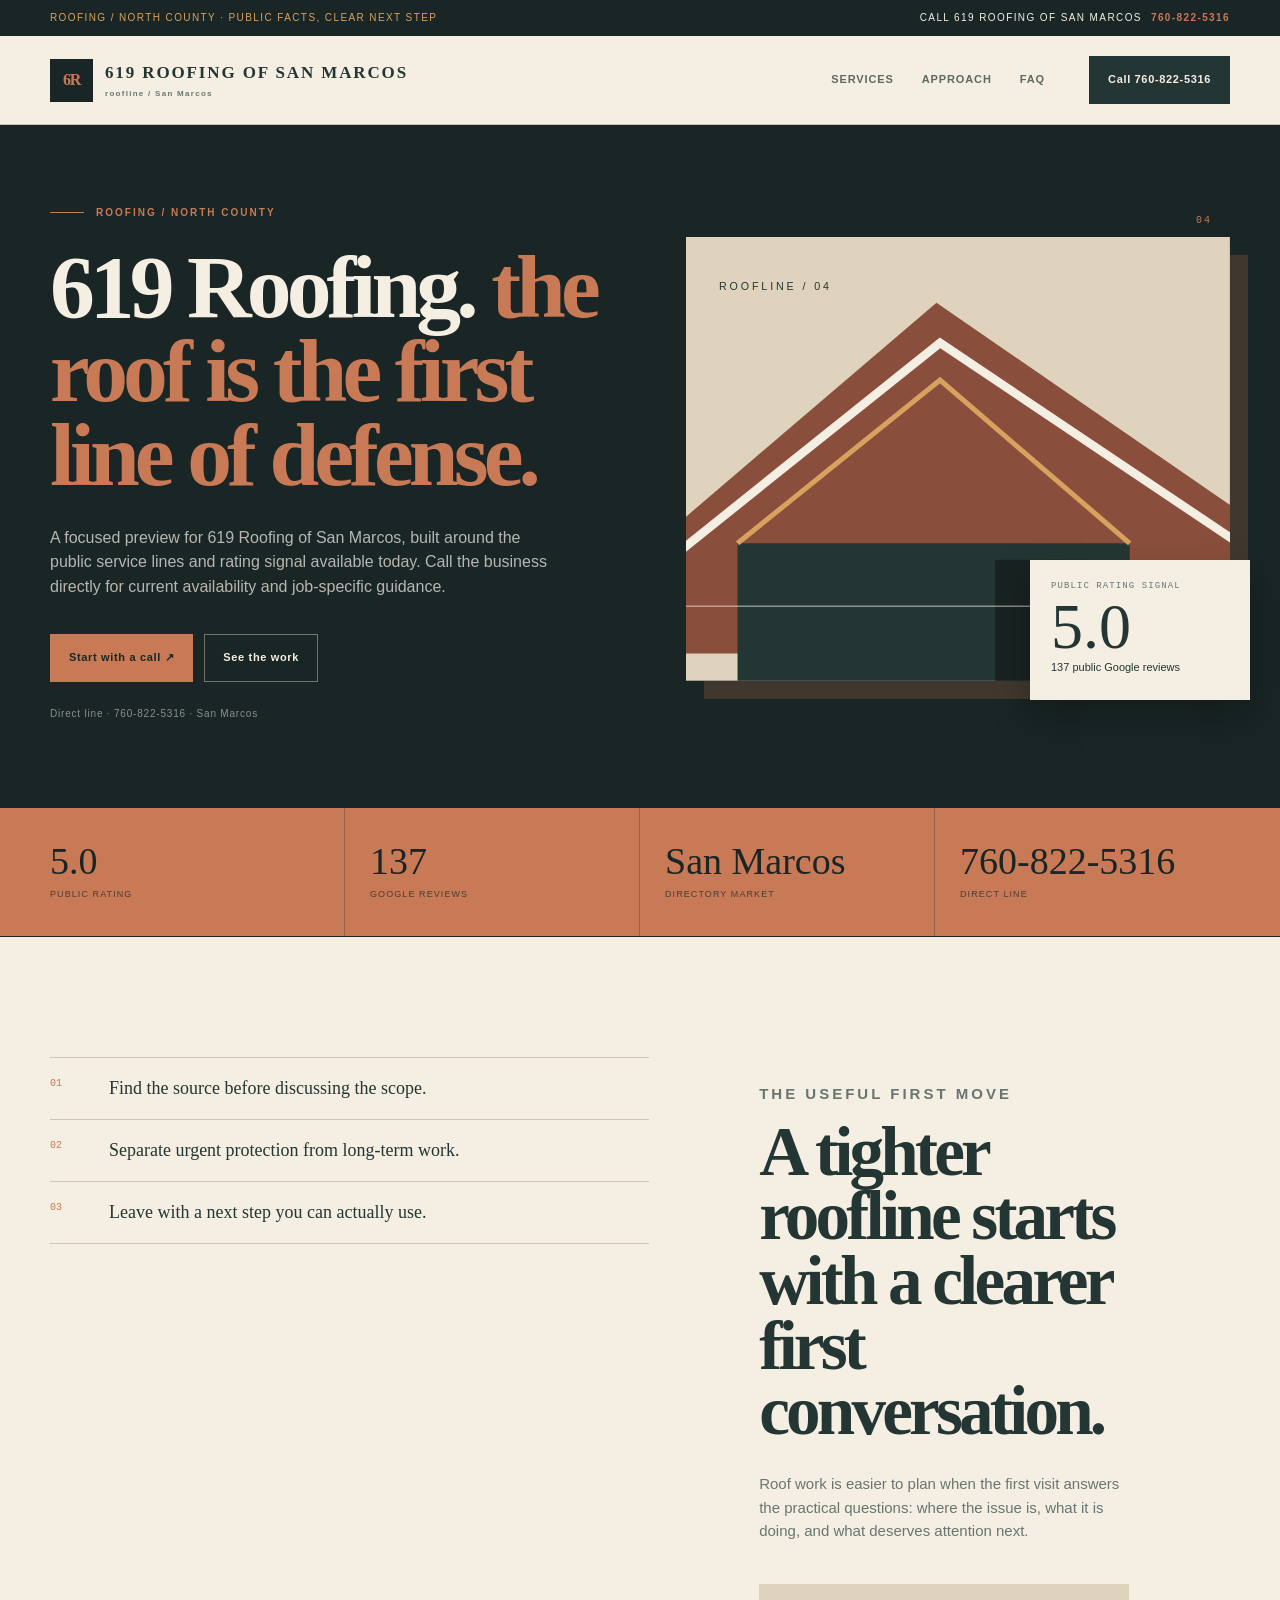
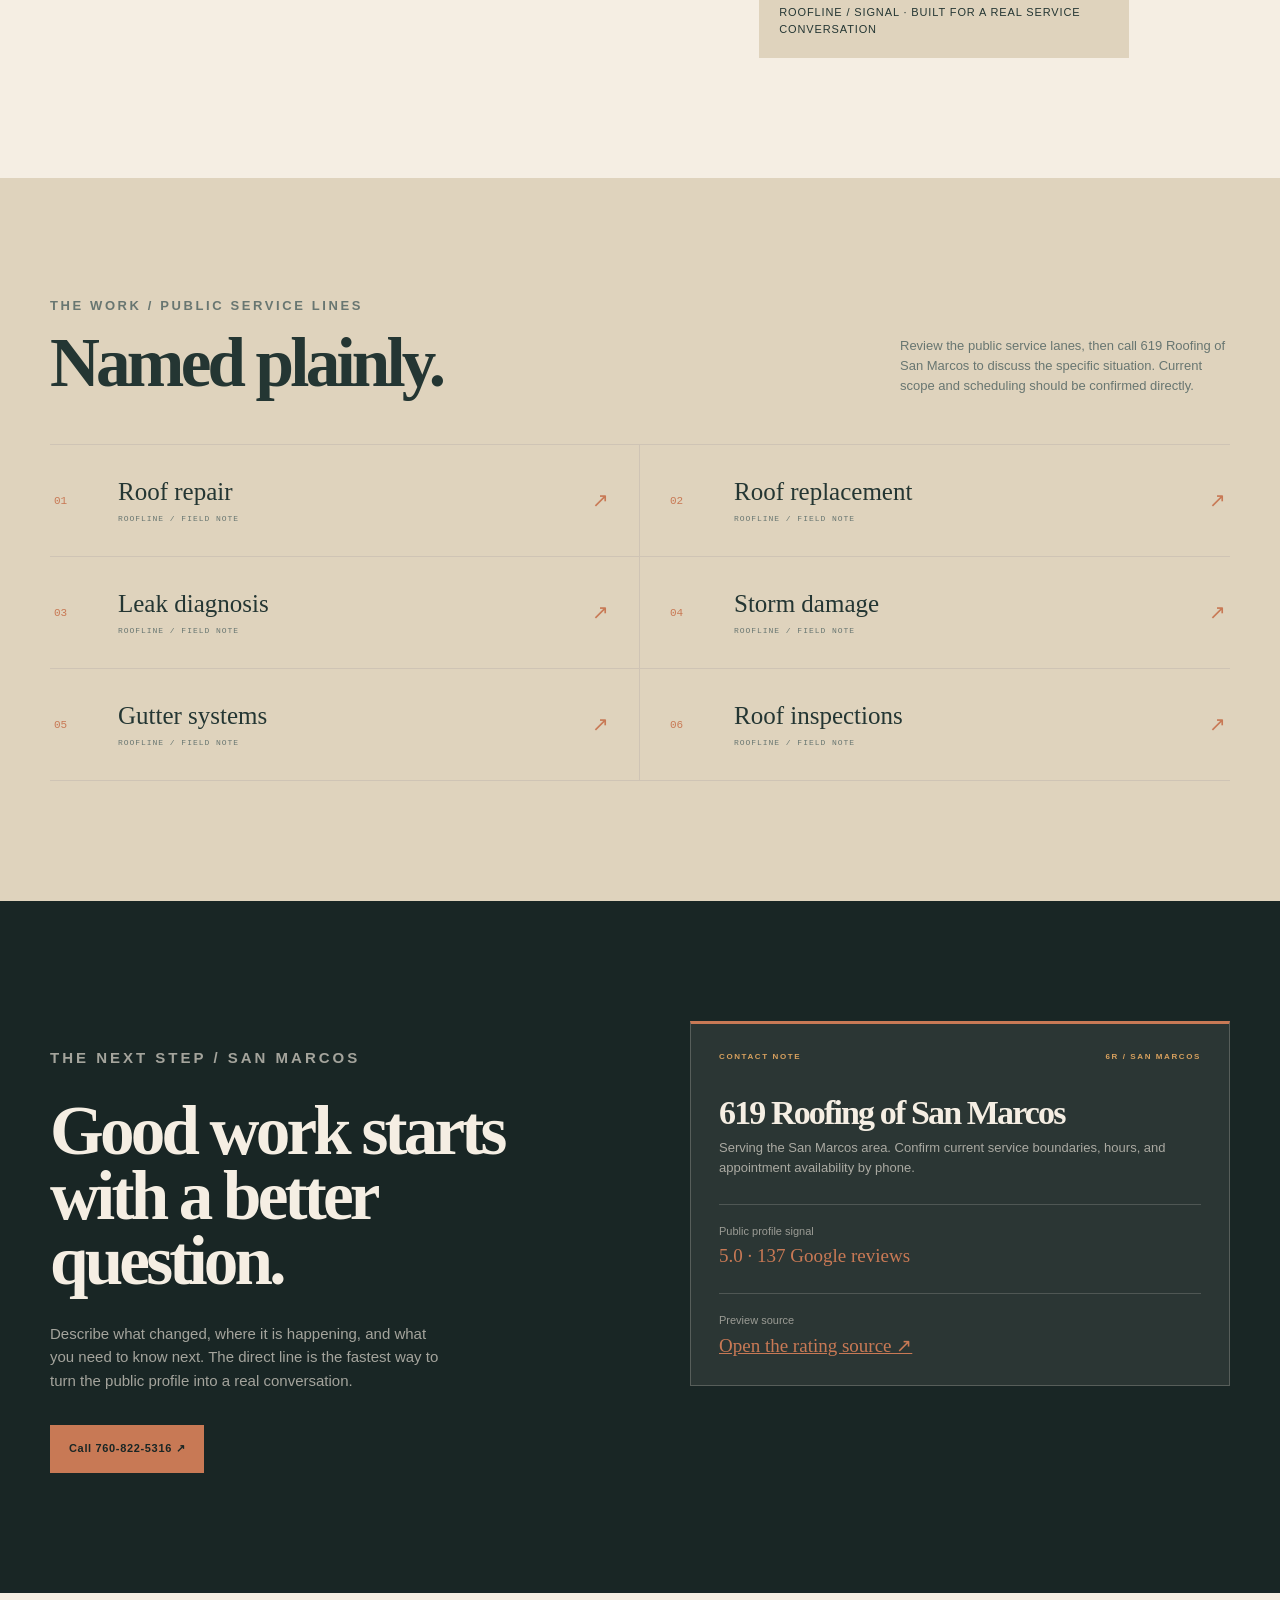
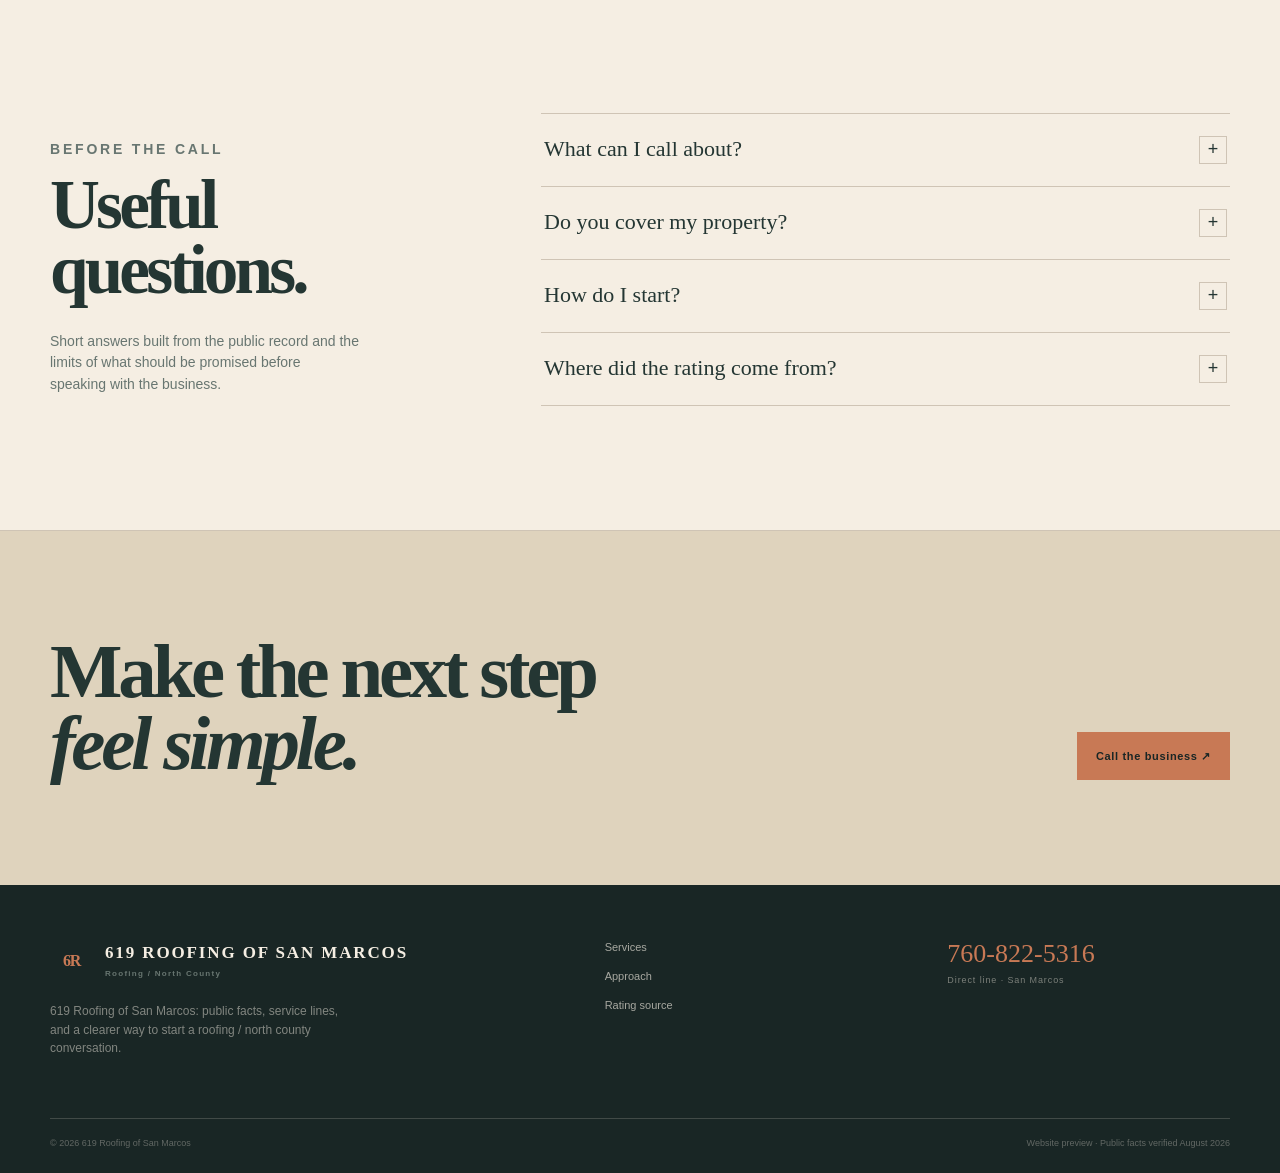
==== index.html @ b9691299 "Build premium local service preview" ====
<!doctype html><html lang="en"><head><meta charset="utf-8"><meta name="viewport" content="width=device-width,initial-scale=1"><meta name="theme-color" content="#12314a"><meta name="description" content="619 Roofing of San Marcos: public facts, service lines, and a clearer way to start a roofing / north county conversation."><title>619 Roofing of San Marcos | Roofing / North County</title><link rel="stylesheet" href="styles.css"><script type="application/ld+json">{"@context": "https://schema.org", "@type": "LocalBusiness", "name": "619 Roofing of San Marcos", "telephone": "+17608225316", "areaServed": "San Marcos", "aggregateRating": {"@type": "AggregateRating", "ratingValue": "5.0", "reviewCount": "137"}}</script></head><body class="roofline layout-d"><a class="skip" href="#main">Skip to content</a><div class="topline"><div class="shell topline-inner"><span>Roofing / North County · public facts, clear next step</span><a href="tel:+17608225316"><span>Call 619 Roofing of San Marcos</span><b>760-822-5316</b></a></div></div><header><div class="shell nav"><a class="brand" href="#top" aria-label="619 Roofing of San Marcos home"><span class="mark">6R</span><span class="brand-copy"><strong>619 Roofing of San Marcos</strong><small>roofline / San Marcos</small></span></a><button class="menu" type="button" aria-expanded="false" aria-controls="primary-nav" aria-label="Open menu" onclick="return true"><span>☰</span></button><nav id="primary-nav"><a href="#services">Services</a><a href="#approach">Approach</a><a href="#faq">FAQ</a></nav><a class="nav-call" href="tel:+17608225316">Call 760-822-5316</a></div></header><main id="main"><section class="hero" id="top"><div class="shell hero-inner"><div class="hero-copy"><p class="eyebrow">Roofing / North County</p><h1>619 Roofing. <em>the roof is the first line of defense.</em></h1><p class="lede">A focused preview for 619 Roofing of San Marcos, built around the public service lines and rating signal available today. Call the business directly for current availability and job-specific guidance.</p><div class="actions"><a class="button" href="tel:+17608225316">Start with a call ↗</a><a class="button secondary" href="#services">See the work</a></div><p class="micro">Direct line · 760-822-5316 · San Marcos</p></div><div class="hero-art"><svg viewBox="0 0 760 620" role="img" aria-label="Abstract roofline illustration for 619 Roofing of San Marcos" xmlns="http://www.w3.org/2000/svg"><rect width="760" height="620" fill="#dfd3bd"/><path d="M-40 425 350 92l450 310v180H-40Z" fill="#8a4f3c"/><path d="M-40 464 355 148l410 275" fill="none" stroke="#f5eee3" stroke-width="12"/><path d="M72 620V428h548v192" fill="#243633"/><path d="M72 428 355 200l265 228" fill="none" stroke="#d8a15e" stroke-width="7"/><path d="M432 620V451h128v169" fill="#182321"/><path d="M0 516h760" stroke="#f5eee3" stroke-opacity=".5" stroke-width="2"/><text x="46" y="74" fill="#243633" font-family="Arial" font-size="15" letter-spacing="4">ROOFLINE / 04</text></svg><div class="data-card"><span>Public rating signal</span><strong>5.0</strong><small>137 public Google reviews</small></div></div></div></section><section class="proof"><div class="shell proof-grid"><div class="proof-item"><strong>5.0</strong><span>Public rating</span></div><div class="proof-item"><strong>137</strong><span>Google reviews</span></div><div class="proof-item"><strong>San Marcos</strong><span>Directory market</span></div><div class="proof-item"><strong>760-822-5316</strong><span>Direct line</span></div></div></section><section class="section story" id="approach"><div class="shell story-grid"><div class="section-intro"><p class="label">The useful first move</p><h2>A tighter roofline starts with a clearer first conversation.</h2><p>Roof work is easier to plan when the first visit answers the practical questions: where the issue is, what it is doing, and what deserves attention next.</p><div class="visual-note">roofline / signal · built for a real service conversation</div></div><div class="manifesto"><ul><li><span>01</span><b>Find the source before discussing the scope.</b></li><li><span>02</span><b>Separate urgent protection from long-term work.</b></li><li><span>03</span><b>Leave with a next step you can actually use.</b></li></ul></div></div></section><section class="section services" id="services"><div class="shell"><div class="services-head"><div><p class="label">The work / public service lines</p><h2>Named plainly.</h2></div><p>Review the public service lanes, then call 619 Roofing of San Marcos to discuss the specific situation. Current scope and scheduling should be confirmed directly.</p></div><div class="service-grid"><a class="service-card" href="#contact"><span class="service-no">01</span><span><b>Roof repair</b><small>ROOFLINE / FIELD NOTE</small></span><em>↗</em></a><a class="service-card" href="#contact"><span class="service-no">02</span><span><b>Roof replacement</b><small>ROOFLINE / FIELD NOTE</small></span><em>↗</em></a><a class="service-card" href="#contact"><span class="service-no">03</span><span><b>Leak diagnosis</b><small>ROOFLINE / FIELD NOTE</small></span><em>↗</em></a><a class="service-card" href="#contact"><span class="service-no">04</span><span><b>Storm damage</b><small>ROOFLINE / FIELD NOTE</small></span><em>↗</em></a><a class="service-card" href="#contact"><span class="service-no">05</span><span><b>Gutter systems</b><small>ROOFLINE / FIELD NOTE</small></span><em>↗</em></a><a class="service-card" href="#contact"><span class="service-no">06</span><span><b>Roof inspections</b><small>ROOFLINE / FIELD NOTE</small></span><em>↗</em></a></div></div></section><section class="section contact"><div class="shell contact-grid"><div class="contact-copy"><p class="label">The next step / San Marcos</p><h2>Good work starts with a better question.</h2><p>Describe what changed, where it is happening, and what you need to know next. The direct line is the fastest way to turn the public profile into a real conversation.</p><a class="button" href="tel:+17608225316">Call 760-822-5316 ↗</a></div><aside class="contact-panel"><div class="label"><span>CONTACT NOTE</span><span>6R / SAN MARCOS</span></div><h3>619 Roofing of San Marcos</h3><p>Serving the San Marcos area. Confirm current service boundaries, hours, and appointment availability by phone.</p><div class="panel-rule">Public profile signal<b>5.0 · 137 Google reviews</b></div><div class="panel-rule">Preview source<b><a href="review.html">Open the rating source ↗</a></b></div></aside></div></section><section class="section faq" id="faq"><div class="shell faq-grid"><div class="faq-intro"><p class="label">Before the call</p><h2>Useful questions.</h2><p>Short answers built from the public record and the limits of what should be promised before speaking with the business.</p></div><div><details><summary>What can I call about?<span>+</span></summary><p>Roof repair, replacement, leaks, storm damage, gutters, and inspections are the public service lines used for this preview.</p></details><details><summary>Do you cover my property?<span>+</span></summary><p>Call the business directly to confirm current service boundaries and availability.</p></details><details><summary>How do I start?<span>+</span></summary><p>Describe the symptom, share the property city, and ask what the most practical next step is.</p></details><details><summary>Where did the rating come from?<span>+</span></summary><p>The rating link opens the public profile used to build this preview.</p></details></div></div></section><section class="final"><div class="shell final-inner"><h2>Make the next step<br><em>feel simple.</em></h2><a class="button" href="tel:+17608225316">Call the business ↗</a></div></section></main><footer><div class="shell footer-grid"><div class="footer-copy"><a class="brand" href="#top"><span class="mark">6R</span><span class="brand-copy"><strong>619 Roofing of San Marcos</strong><small>Roofing / North County</small></span></a><p>619 Roofing of San Marcos: public facts, service lines, and a clearer way to start a roofing / north county conversation.</p></div><div class="footer-links"><a href="#services">Services</a><a href="#approach">Approach</a><a href="review.html">Rating source</a></div><div class="footer-phone">760-822-5316<small>Direct line · San Marcos</small></div></div><div class="shell footer-bottom"><span>© 2026 619 Roofing of San Marcos</span><span>Website preview · Public facts verified August 2026</span></div></footer><a class="mobile-call" href="tel:+17608225316"><span><small>Tap to call</small><strong>760-822-5316</strong></span>↗</a><script src="script.js"></script></body></html>
---- styles.css ----
:root{--ink:#243633;--deep:#192625;--paper:#f5eee3;--soft:#dfd3bd;--accent:#c87955;--accent-2:#d8a15e;--muted:#687671;--line:#cfc4b5;--display:Iowan Old Style,Georgia,serif;--radius:0;--sans:Arial,Helvetica,sans-serif;--shell:1180px;}
*{box-sizing:border-box}html{scroll-behavior:smooth}body{margin:0;background:var(--paper);color:var(--ink);font-family:var(--sans);line-height:1.55;-webkit-font-smoothing:antialiased}a{color:inherit}img,svg{display:block;max-width:100%}button{font:inherit}a:focus-visible,button:focus-visible,summary:focus-visible{outline:3px solid var(--accent);outline-offset:4px}.shell{width:min(calc(100% - 48px),var(--shell));margin:auto}.skip{position:absolute;left:-999px}.skip:focus{left:16px;top:16px;background:var(--accent);padding:10px;z-index:20}.topline{background:var(--deep);color:var(--accent-2);font:10px/1 var(--sans);letter-spacing:.14em;text-transform:uppercase}.topline-inner{min-height:36px;display:flex;align-items:center;justify-content:space-between;gap:24px}.topline a{text-decoration:none;color:var(--paper)}.topline b{color:var(--accent);margin-left:9px}header{background:var(--paper);border-bottom:1px solid var(--line);position:relative;z-index:10}.nav{min-height:88px;display:flex;align-items:center;gap:44px}.brand{display:flex;align-items:center;gap:12px;text-decoration:none;margin-right:auto}.mark{width:43px;height:43px;background:var(--deep);color:var(--accent);display:grid;place-items:center;font:bold 16px var(--display);letter-spacing:-.08em;border-radius:var(--radius)}.brand-copy{display:flex;flex-direction:column;line-height:1}.brand-copy strong{font:700 17px var(--display);letter-spacing:.11em;text-transform:uppercase}.brand-copy small{margin-top:7px;color:var(--muted);font-size:8px;font-weight:bold;letter-spacing:.16em}nav{display:flex;align-items:center;gap:28px;font-size:11px;font-weight:bold;letter-spacing:.08em;text-transform:uppercase}nav a{text-decoration:none;opacity:.72}nav a:hover{opacity:1;color:var(--accent)}.nav-call,.button{display:inline-flex;align-items:center;justify-content:center;min-height:48px;padding:0 18px;border:1px solid var(--ink);border-radius:var(--radius);font-size:11px;font-weight:bold;text-decoration:none;letter-spacing:.06em}.nav-call{background:var(--ink);color:var(--paper)}.menu{display:none;background:transparent;border:1px solid var(--line);padding:10px}.hero{background:var(--deep);color:var(--paper);position:relative;overflow:hidden}.hero-inner{display:grid;grid-template-columns:1.02fr .98fr;gap:70px;align-items:center;min-height:670px;padding:72px 0 86px}.hero-copy{position:relative;z-index:1}.eyebrow,.label{color:var(--accent);font:700 10px var(--sans);letter-spacing:.2em;text-transform:uppercase}.eyebrow{display:flex;align-items:center;gap:12px}.eyebrow:before{content:"";width:34px;height:1px;background:currentColor}h1,h2,h3{font-family:var(--display);font-weight:700;letter-spacing:-.055em;line-height:.94}h1{max-width:700px;margin:27px 0 0;font-size:clamp(59px,7vw,104px)}h1 em{color:var(--accent);font-style:normal}.lede{max-width:500px;margin:28px 0 0;color:color-mix(in srgb,var(--paper) 72%,transparent);font-size:16px}.actions{display:flex;gap:11px;margin-top:34px;flex-wrap:wrap}.button{border-color:var(--accent);background:var(--accent);color:var(--deep);transition:transform .2s ease,background .2s ease}.button:hover{transform:translateY(-2px);background:var(--accent-2)}.button.secondary{border-color:color-mix(in srgb,var(--paper) 38%,transparent);background:transparent;color:var(--paper)}.micro{margin:24px 0 0;color:color-mix(in srgb,var(--paper) 52%,transparent);font-size:10px;letter-spacing:.08em}.hero-art{align-self:stretch;display:grid;align-items:center;position:relative}.hero-art:after{content:"04";position:absolute;right:18px;top:18px;color:var(--accent);font:10px monospace;letter-spacing:.2em}.hero-art svg{width:100%;height:auto;border-radius:var(--radius);box-shadow:18px 18px 0 color-mix(in srgb,var(--accent) 22%,transparent)}.data-card{position:absolute;right:-20px;bottom:22px;width:220px;padding:21px;background:var(--paper);color:var(--ink);border-radius:var(--radius);box-shadow:0 15px 35px #0004}.data-card span{display:block;color:var(--muted);font:9px monospace;letter-spacing:.12em;text-transform:uppercase}.data-card strong{display:block;margin:10px 0 2px;font:64px/.8 var(--display)}.data-card small{font-size:11px}.proof{background:var(--accent);color:var(--deep);border-bottom:1px solid var(--deep)}.proof-grid{display:grid;grid-template-columns:repeat(4,1fr)}.proof-item{min-height:128px;padding:25px 25px 23px;border-right:1px solid color-mix(in srgb,var(--deep) 26%,transparent);display:flex;flex-direction:column;justify-content:center}.proof-item:first-child{padding-left:0}.proof-item:last-child{border:0}.proof-item strong{font:38px/.95 var(--display)}.proof-item span{margin-top:8px;font-size:9px;letter-spacing:.12em;text-transform:uppercase;opacity:.7}.section{padding:120px 0}.story{background:var(--paper)}.story-grid{display:grid;grid-template-columns:.82fr 1.18fr;gap:110px;align-items:start}.section-intro{max-width:370px}.section-intro h2,.services h2,.contact h2,.faq h2{margin:18px 0 0;font-size:clamp(45px,5.4vw,76px)}.section-intro p{color:var(--muted);font-size:15px;margin-top:28px}.manifesto{border-top:1px solid var(--line)}.manifesto li{display:grid;grid-template-columns:45px 1fr;gap:14px;align-items:start;padding:20px 0;border-bottom:1px solid var(--line);list-style:none}.manifesto ul{padding:0;margin:0}.manifesto li span{font:10px monospace;color:var(--accent)}.manifesto li b{font:18px var(--display)}.visual-note{margin-top:42px;padding:20px;background:var(--soft);color:var(--ink);border-radius:var(--radius);font-size:11px;letter-spacing:.08em;text-transform:uppercase}.services{background:var(--soft)}.services-head{display:flex;justify-content:space-between;align-items:end;gap:50px;margin-bottom:48px}.services-head p{max-width:330px;color:var(--muted);font-size:13px;margin:0}.service-grid{display:grid;grid-template-columns:repeat(2,1fr);border-top:1px solid var(--line)}.service-card{display:grid;grid-template-columns:50px 1fr 25px;gap:14px;align-items:center;min-height:112px;padding:16px 4px;border-bottom:1px solid var(--line);text-decoration:none}.service-card:nth-child(odd){border-right:1px solid var(--line);padding-right:30px}.service-card:nth-child(even){padding-left:30px}.service-card:hover{background:color-mix(in srgb,var(--accent) 12%,transparent)}.service-no{color:var(--accent);font:11px monospace}.service-card b{display:block;font:25px var(--display)}.service-card small{display:block;margin-top:8px;color:var(--muted);font:8px monospace;letter-spacing:.12em}.service-card em{font-style:normal;color:var(--accent);font-size:20px;text-align:right}.contact{background:var(--deep);color:var(--paper)}.contact-grid{display:grid;grid-template-columns:1fr 1fr;gap:100px;align-items:start}.contact h2{max-width:560px}.contact-copy p{max-width:400px;color:color-mix(in srgb,var(--paper) 63%,transparent);font-size:15px;margin:28px 0 33px}.contact-panel{padding:28px;border:1px solid color-mix(in srgb,var(--paper) 22%,transparent);border-top:3px solid var(--accent);background:color-mix(in srgb,var(--paper) 8%,transparent);border-radius:var(--radius)}.contact-panel .label{display:flex;justify-content:space-between;color:var(--accent-2);font-size:8px}.contact-panel h3{font-size:34px;margin:36px 0 9px}.contact-panel p{color:color-mix(in srgb,var(--paper) 63%,transparent);font-size:13px;margin:0}.panel-rule{border-top:1px solid color-mix(in srgb,var(--paper) 18%,transparent);margin:26px 0 0;padding-top:18px;color:color-mix(in srgb,var(--paper) 55%,transparent);font-size:11px}.panel-rule b{color:var(--accent);display:block;margin-top:5px;font:19px var(--display)}.faq{background:var(--paper)}.faq-grid{display:grid;grid-template-columns:.7fr 1.3fr;gap:120px}.faq h2{margin-top:16px}.faq-intro p{max-width:310px;color:var(--muted);font-size:14px;margin-top:28px}details{border-top:1px solid var(--line)}details:last-child{border-bottom:1px solid var(--line)}summary{display:flex;justify-content:space-between;gap:20px;padding:22px 3px;cursor:pointer;list-style:none;font:22px var(--display)}summary::-webkit-details-marker{display:none}summary span{display:grid;place-items:center;width:28px;height:28px;border:1px solid var(--line);font-family:var(--sans);font-size:18px;transition:transform .2s ease,background .2s ease}details[open] summary span{transform:rotate(45deg);background:var(--accent)}details p{max-width:700px;margin:-3px 42px 23px 3px;color:var(--muted);font-size:13px}.final{padding:105px 0;background:var(--soft);border-top:1px solid var(--line)}.final-inner{display:flex;justify-content:space-between;align-items:end;gap:50px}.final h2{max-width:730px;margin:0;font-size:clamp(48px,6vw,88px)}footer{background:var(--deep);color:var(--paper);padding:54px 0 22px}.footer-grid{display:grid;grid-template-columns:1.4fr .8fr .8fr;gap:60px}.footer-copy p{max-width:300px;color:color-mix(in srgb,var(--paper) 48%,transparent);font-size:12px;margin-top:20px}.footer-links{display:flex;flex-direction:column;gap:12px;font-size:11px}.footer-links a{color:color-mix(in srgb,var(--paper) 65%,transparent);text-decoration:none}.footer-phone{color:var(--accent);font:26px var(--display)}.footer-phone small{display:block;color:color-mix(in srgb,var(--paper) 45%,transparent);font:9px var(--sans);letter-spacing:.1em;margin-top:6px}.footer-bottom{display:flex;justify-content:space-between;gap:20px;margin-top:48px;padding-top:18px;border-top:1px solid color-mix(in srgb,var(--paper) 18%,transparent);font-size:9px;color:color-mix(in srgb,var(--paper) 33%,transparent)}.mobile-call{display:none}.layout-b .hero-inner{grid-template-columns:.85fr 1.15fr}.layout-b .hero-copy{order:2}.layout-b .hero-art{order:1}.layout-c .proof-item:nth-child(2){background:var(--deep);color:var(--paper)}.layout-d .story-grid{grid-template-columns:1.12fr .88fr}.layout-d .section-intro{order:2}.layout-d .manifesto{order:1}.layout-e .hero-inner{min-height:740px}.layout-e .hero-art svg{border-radius:50% 50% var(--radius) var(--radius)}
@media(max-width:900px){.nav{gap:15px}nav{display:none}nav.open{display:flex;position:absolute;top:72px;right:14px;left:14px;padding:18px;background:var(--paper);border:1px solid var(--line);flex-direction:column;align-items:stretch;gap:18px;z-index:12}nav.open a{padding:9px 0;border-bottom:1px solid var(--line)}.menu{display:block}.hero-inner,.story-grid,.contact-grid,.faq-grid{grid-template-columns:1fr;gap:50px}.hero-inner{padding:74px 0 100px}.hero-copy{order:1!important}.hero-art{order:2!important}.hero-art svg{max-height:450px;object-fit:cover}.data-card{right:14px}.proof-grid{grid-template-columns:repeat(2,1fr)}.proof-item,.proof-item:first-child{padding:22px 18px;border-bottom:1px solid color-mix(in srgb,var(--deep) 26%,transparent);border-right:1px solid color-mix(in srgb,var(--deep) 26%,transparent)}.proof-item:nth-child(2n){border-right:0}.section{padding:86px 0}.services-head,.final-inner{align-items:start;flex-direction:column}.footer-grid{grid-template-columns:1fr 1fr}.footer-copy{grid-column:1/-1}}
@media(max-width:560px){body{padding-bottom:68px}.shell{width:calc(100% - 28px)}.topline-inner{min-height:32px;font-size:8px}.topline-inner>span{max-width:180px;white-space:nowrap;overflow:hidden;text-overflow:ellipsis}.topline-inner a span{display:none}.nav{min-height:72px}.brand-copy strong{font-size:13px;letter-spacing:.07em}.brand-copy small{display:none}.mark{width:35px;height:35px;font-size:13px}h1{font-size:clamp(53px,15vw,75px)}.lede{font-size:14px}.actions,.actions .button{width:100%}.actions{flex-direction:column}.hero-art svg{box-shadow:10px 10px 0 color-mix(in srgb,var(--accent) 22%,transparent)}.data-card{width:185px;padding:16px;bottom:15px}.data-card strong{font-size:52px}.proof-item strong{font-size:29px}.section-intro h2,.services h2,.contact h2,.faq h2{font-size:48px}.service-grid{grid-template-columns:1fr}.service-card:nth-child(odd),.service-card:nth-child(even){padding-inline:3px;border-right:0}.service-card b{font-size:22px}.contact-panel{padding:22px}.contact-panel h3{font-size:29px}.final{padding:82px 0}.final h2{font-size:54px}.footer-grid{grid-template-columns:1fr;gap:32px}.footer-copy{grid-column:auto}.footer-bottom{align-items:flex-start;flex-direction:column}.mobile-call{position:fixed;z-index:30;right:0;bottom:0;left:0;height:68px;display:flex;align-items:center;justify-content:center;gap:10px;background:var(--accent);color:var(--deep);text-decoration:none;font-weight:bold}.mobile-call small{display:block;font-size:8px;letter-spacing:.1em;text-transform:uppercase}.mobile-call strong{font:18px var(--display)}}
@media(prefers-reduced-motion:reduce){*{scroll-behavior:auto!important;transition:none!important}}

.review-page{min-height:100svh;display:grid;place-items:center;padding:28px;background:var(--deep);color:var(--paper)}.review-card{width:min(650px,100%);padding:52px;background:var(--paper);color:var(--ink);border:1px solid var(--line);box-shadow:16px 16px 0 var(--accent)}.review-card .brand{margin-bottom:45px}.review-card .label{color:var(--accent)}.review-card h1{font-size:clamp(48px,8vw,80px);margin:12px 0 18px}.review-lede{color:var(--muted);font-size:14px}.review-destination{margin-top:28px;padding:23px;background:var(--deep);color:var(--paper)}.review-destination span,.review-destination small{display:block;color:var(--muted);font-size:10px;letter-spacing:.1em;text-transform:uppercase}.review-destination strong{display:block;color:var(--accent);font:34px var(--display);margin:12px 0 4px}.review-destination a{display:block;margin-top:20px;padding-top:15px;border-top:1px solid color-mix(in srgb,var(--paper) 18%,transparent);color:var(--accent);font-size:11px;font-weight:bold;text-decoration:none}.review-source{color:var(--muted);font-size:10px;margin-top:20px}.review-source a{color:var(--ink)}.back{display:inline-block;margin-top:24px;color:var(--ink);font-size:12px;font-weight:bold}@media(max-width:560px){.review-page{padding:16px}.review-card{padding:33px 23px;box-shadow:8px 8px 0 var(--accent)}}
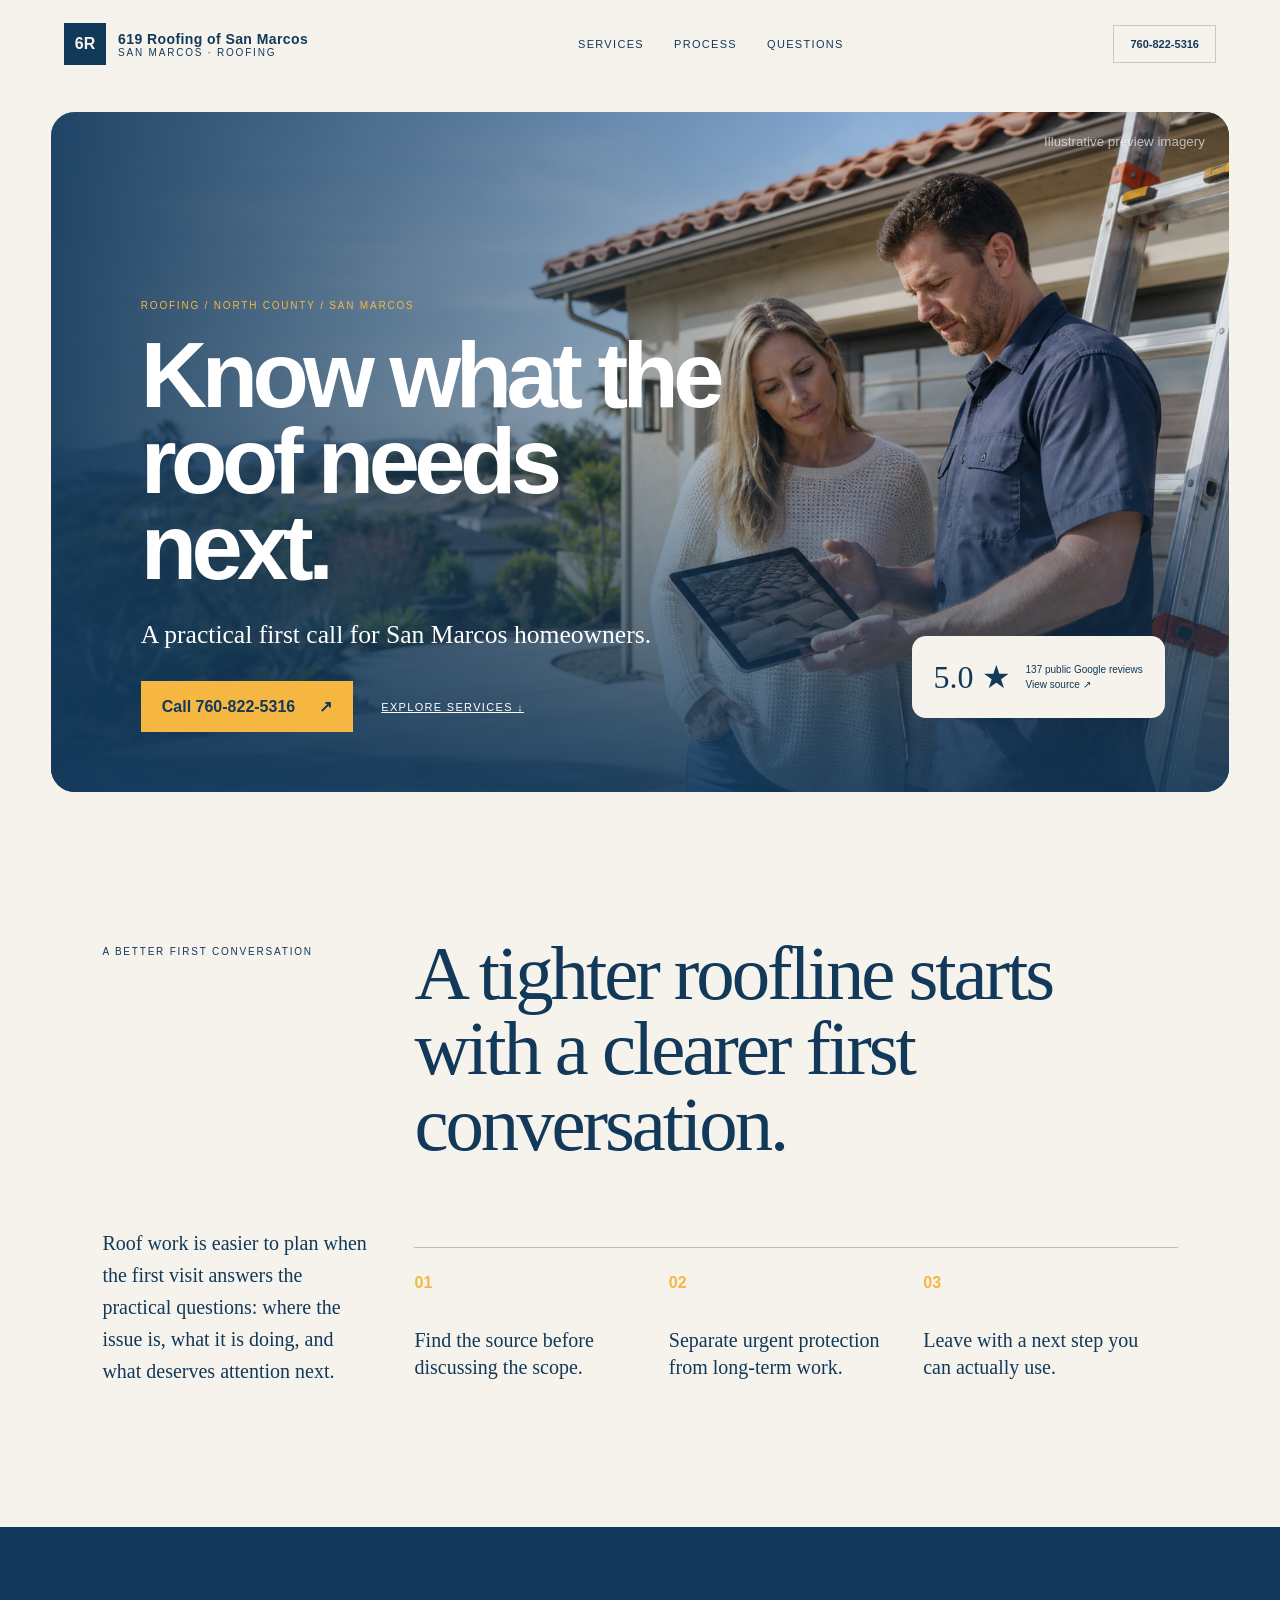
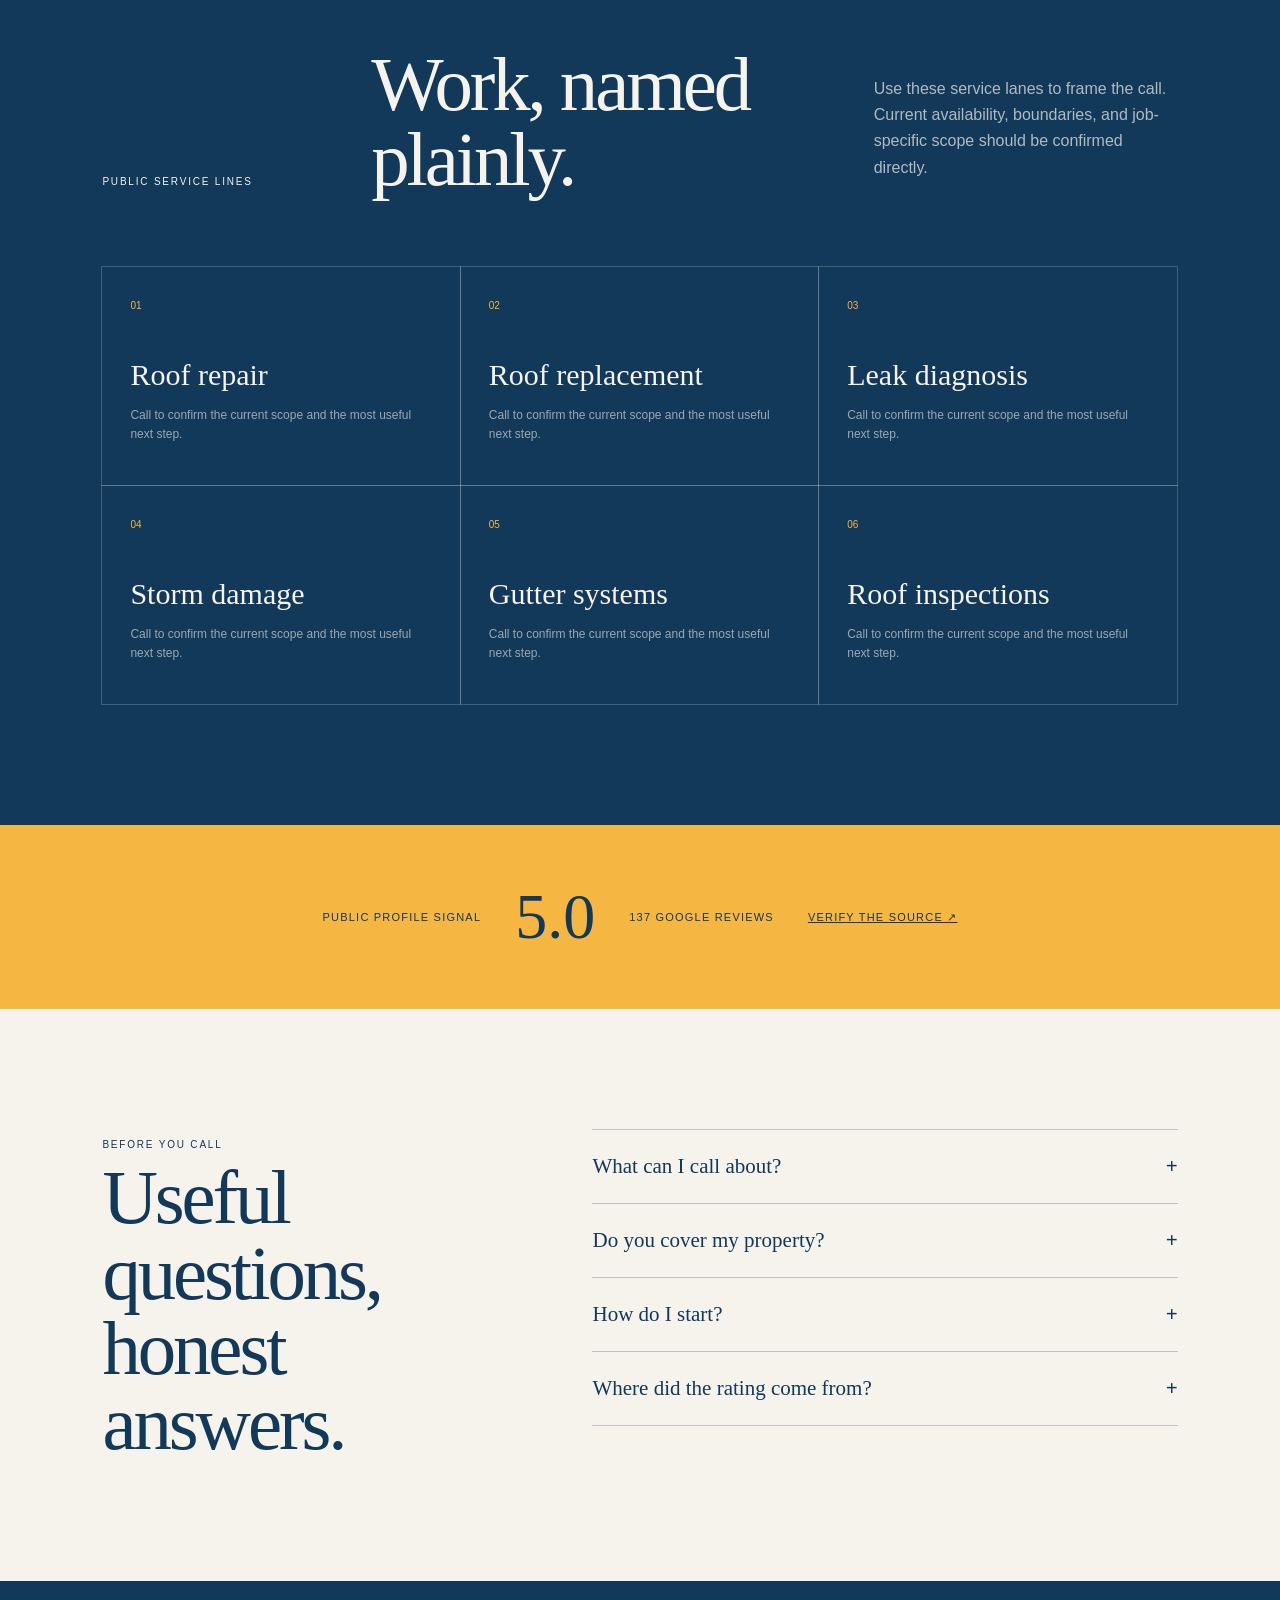
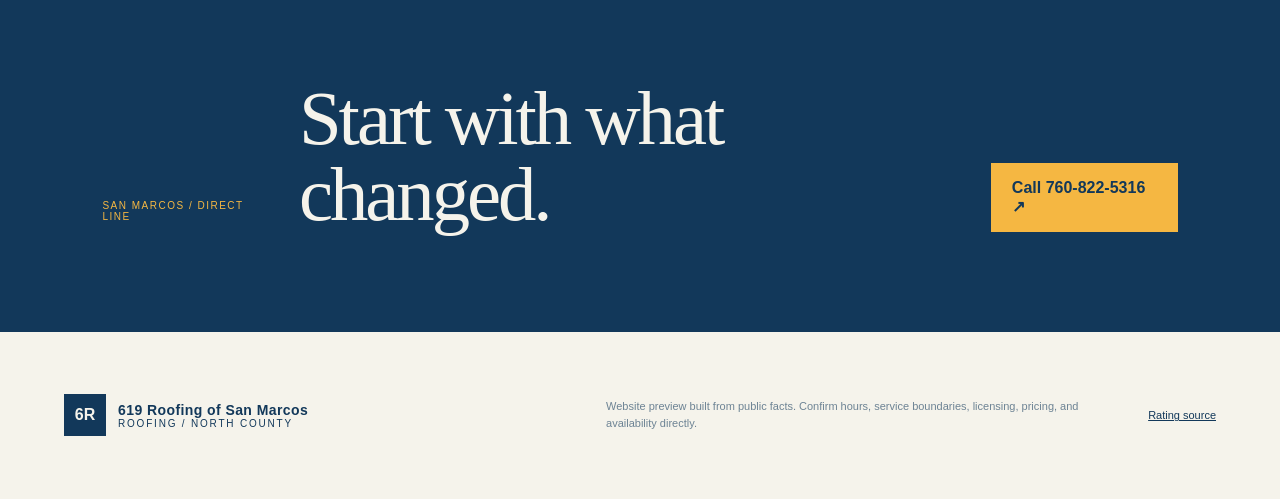
==== commit 3b0ce28b: "Redesign preview with custom premium art direction" ====
--- a/index.html
+++ b/index.html
@@ -1 +1 @@
-<!doctype html><html lang="en"><head><meta charset="utf-8"><meta name="viewport" content="width=device-width,initial-scale=1"><meta name="theme-color" content="#12314a"><meta name="description" content="619 Roofing of San Marcos: public facts, service lines, and a clearer way to start a roofing / north county conversation."><title>619 Roofing of San Marcos | Roofing / North County</title><link rel="stylesheet" href="styles.css"><script type="application/ld+json">{"@context": "https://schema.org", "@type": "LocalBusiness", "name": "619 Roofing of San Marcos", "telephone": "+17608225316", "areaServed": "San Marcos", "aggregateRating": {"@type": "AggregateRating", "ratingValue": "5.0", "reviewCount": "137"}}</script></head><body class="roofline layout-d"><a class="skip" href="#main">Skip to content</a><div class="topline"><div class="shell topline-inner"><span>Roofing / North County · public facts, clear next step</span><a href="tel:+17608225316"><span>Call 619 Roofing of San Marcos</span><b>760-822-5316</b></a></div></div><header><div class="shell nav"><a class="brand" href="#top" aria-label="619 Roofing of San Marcos home"><span class="mark">6R</span><span class="brand-copy"><strong>619 Roofing of San Marcos</strong><small>roofline / San Marcos</small></span></a><button class="menu" type="button" aria-expanded="false" aria-controls="primary-nav" aria-label="Open menu" onclick="return true"><span>☰</span></button><nav id="primary-nav"><a href="#services">Services</a><a href="#approach">Approach</a><a href="#faq">FAQ</a></nav><a class="nav-call" href="tel:+17608225316">Call 760-822-5316</a></div></header><main id="main"><section class="hero" id="top"><div class="shell hero-inner"><div class="hero-copy"><p class="eyebrow">Roofing / North County</p><h1>619 Roofing. <em>the roof is the first line of defense.</em></h1><p class="lede">A focused preview for 619 Roofing of San Marcos, built around the public service lines and rating signal available today. Call the business directly for current availability and job-specific guidance.</p><div class="actions"><a class="button" href="tel:+17608225316">Start with a call ↗</a><a class="button secondary" href="#services">See the work</a></div><p class="micro">Direct line · 760-822-5316 · San Marcos</p></div><div class="hero-art"><svg viewBox="0 0 760 620" role="img" aria-label="Abstract roofline illustration for 619 Roofing of San Marcos" xmlns="http://www.w3.org/2000/svg"><rect width="760" height="620" fill="#dfd3bd"/><path d="M-40 425 350 92l450 310v180H-40Z" fill="#8a4f3c"/><path d="M-40 464 355 148l410 275" fill="none" stroke="#f5eee3" stroke-width="12"/><path d="M72 620V428h548v192" fill="#243633"/><path d="M72 428 355 200l265 228" fill="none" stroke="#d8a15e" stroke-width="7"/><path d="M432 620V451h128v169" fill="#182321"/><path d="M0 516h760" stroke="#f5eee3" stroke-opacity=".5" stroke-width="2"/><text x="46" y="74" fill="#243633" font-family="Arial" font-size="15" letter-spacing="4">ROOFLINE / 04</text></svg><div class="data-card"><span>Public rating signal</span><strong>5.0</strong><small>137 public Google reviews</small></div></div></div></section><section class="proof"><div class="shell proof-grid"><div class="proof-item"><strong>5.0</strong><span>Public rating</span></div><div class="proof-item"><strong>137</strong><span>Google reviews</span></div><div class="proof-item"><strong>San Marcos</strong><span>Directory market</span></div><div class="proof-item"><strong>760-822-5316</strong><span>Direct line</span></div></div></section><section class="section story" id="approach"><div class="shell story-grid"><div class="section-intro"><p class="label">The useful first move</p><h2>A tighter roofline starts with a clearer first conversation.</h2><p>Roof work is easier to plan when the first visit answers the practical questions: where the issue is, what it is doing, and what deserves attention next.</p><div class="visual-note">roofline / signal · built for a real service conversation</div></div><div class="manifesto"><ul><li><span>01</span><b>Find the source before discussing the scope.</b></li><li><span>02</span><b>Separate urgent protection from long-term work.</b></li><li><span>03</span><b>Leave with a next step you can actually use.</b></li></ul></div></div></section><section class="section services" id="services"><div class="shell"><div class="services-head"><div><p class="label">The work / public service lines</p><h2>Named plainly.</h2></div><p>Review the public service lanes, then call 619 Roofing of San Marcos to discuss the specific situation. Current scope and scheduling should be confirmed directly.</p></div><div class="service-grid"><a class="service-card" href="#contact"><span class="service-no">01</span><span><b>Roof repair</b><small>ROOFLINE / FIELD NOTE</small></span><em>↗</em></a><a class="service-card" href="#contact"><span class="service-no">02</span><span><b>Roof replacement</b><small>ROOFLINE / FIELD NOTE</small></span><em>↗</em></a><a class="service-card" href="#contact"><span class="service-no">03</span><span><b>Leak diagnosis</b><small>ROOFLINE / FIELD NOTE</small></span><em>↗</em></a><a class="service-card" href="#contact"><span class="service-no">04</span><span><b>Storm damage</b><small>ROOFLINE / FIELD NOTE</small></span><em>↗</em></a><a class="service-card" href="#contact"><span class="service-no">05</span><span><b>Gutter systems</b><small>ROOFLINE / FIELD NOTE</small></span><em>↗</em></a><a class="service-card" href="#contact"><span class="service-no">06</span><span><b>Roof inspections</b><small>ROOFLINE / FIELD NOTE</small></span><em>↗</em></a></div></div></section><section class="section contact"><div class="shell contact-grid"><div class="contact-copy"><p class="label">The next step / San Marcos</p><h2>Good work starts with a better question.</h2><p>Describe what changed, where it is happening, and what you need to know next. The direct line is the fastest way to turn the public profile into a real conversation.</p><a class="button" href="tel:+17608225316">Call 760-822-5316 ↗</a></div><aside class="contact-panel"><div class="label"><span>CONTACT NOTE</span><span>6R / SAN MARCOS</span></div><h3>619 Roofing of San Marcos</h3><p>Serving the San Marcos area. Confirm current service boundaries, hours, and appointment availability by phone.</p><div class="panel-rule">Public profile signal<b>5.0 · 137 Google reviews</b></div><div class="panel-rule">Preview source<b><a href="review.html">Open the rating source ↗</a></b></div></aside></div></section><section class="section faq" id="faq"><div class="shell faq-grid"><div class="faq-intro"><p class="label">Before the call</p><h2>Useful questions.</h2><p>Short answers built from the public record and the limits of what should be promised before speaking with the business.</p></div><div><details><summary>What can I call about?<span>+</span></summary><p>Roof repair, replacement, leaks, storm damage, gutters, and inspections are the public service lines used for this preview.</p></details><details><summary>Do you cover my property?<span>+</span></summary><p>Call the business directly to confirm current service boundaries and availability.</p></details><details><summary>How do I start?<span>+</span></summary><p>Describe the symptom, share the property city, and ask what the most practical next step is.</p></details><details><summary>Where did the rating come from?<span>+</span></summary><p>The rating link opens the public profile used to build this preview.</p></details></div></div></section><section class="final"><div class="shell final-inner"><h2>Make the next step<br><em>feel simple.</em></h2><a class="button" href="tel:+17608225316">Call the business ↗</a></div></section></main><footer><div class="shell footer-grid"><div class="footer-copy"><a class="brand" href="#top"><span class="mark">6R</span><span class="brand-copy"><strong>619 Roofing of San Marcos</strong><small>Roofing / North County</small></span></a><p>619 Roofing of San Marcos: public facts, service lines, and a clearer way to start a roofing / north county conversation.</p></div><div class="footer-links"><a href="#services">Services</a><a href="#approach">Approach</a><a href="review.html">Rating source</a></div><div class="footer-phone">760-822-5316<small>Direct line · San Marcos</small></div></div><div class="shell footer-bottom"><span>© 2026 619 Roofing of San Marcos</span><span>Website preview · Public facts verified August 2026</span></div></footer><a class="mobile-call" href="tel:+17608225316"><span><small>Tap to call</small><strong>760-822-5316</strong></span>↗</a><script src="script.js"></script></body></html>+<!doctype html><html lang="en"><head><meta charset="utf-8"><meta name="viewport" content="width=device-width,initial-scale=1"><meta name="theme-color" content="#12385a"><meta name="description" content="A premium website preview for 619 Roofing of San Marcos in San Marcos."><title>619 Roofing of San Marcos | Roofing / North County</title><link rel="stylesheet" href="styles.css"><script type="application/ld+json">{"@context": "https://schema.org", "@type": "LocalBusiness", "name": "619 Roofing of San Marcos", "telephone": "+17608225316", "areaServed": "San Marcos", "aggregateRating": {"@type": "AggregateRating", "ratingValue": "5.0", "reviewCount": "137"}}</script></head><body class="consult" style="--ink:#12385a;--accent:#f5b742;--paper:#f5f3eb"><a class="skip" href="#main">Skip to content</a><header><a class="brand" href="#top"><i>6R</i><span><b>619 Roofing of San Marcos</b><small>San Marcos · roofing</small></span></a><nav><a href="#services">Services</a><a href="#process">Process</a><a href="#faq">Questions</a></nav><a class="call ghost" href="tel:+17608225316">760-822-5316</a></header><main id="main"><section class="hero" id="top"><div class="photo" role="img" aria-label="Illustrative preview image of professional roofing work"></div><div class="shade"></div><div class="hero-copy"><p class="eyebrow">Roofing / North County / San Marcos</p><h1>Know what the roof needs next.</h1><p class="dek">A practical first call for San Marcos homeowners.</p><div class="actions"><a class="call" href="tel:+17608225316">Call 760-822-5316 <b>↗</b></a><a href="#services">Explore services ↓</a></div></div><div class="rating"><a href="review.html"><strong>5.0 ★</strong><span>137 public Google reviews<br>View source ↗</span></a></div><small class="image-note">Illustrative preview imagery</small></section><section class="intro" id="process"><p class="kicker">A better first conversation</p><h2>A tighter roofline starts with a clearer first conversation.</h2><p>Roof work is easier to plan when the first visit answers the practical questions: where the issue is, what it is doing, and what deserves attention next.</p><ol><li><b>01</b><span>Find the source before discussing the scope.</span></li><li><b>02</b><span>Separate urgent protection from long-term work.</span></li><li><b>03</b><span>Leave with a next step you can actually use.</span></li></ol></section><section class="services" id="services"><div class="section-head"><p class="kicker">Public service lines</p><h2>Work, named plainly.</h2><p>Use these service lanes to frame the call. Current availability, boundaries, and job-specific scope should be confirmed directly.</p></div><div class="service-grid"><article><span>01</span><h3>Roof repair</h3><p>Call to confirm the current scope and the most useful next step.</p></article><article><span>02</span><h3>Roof replacement</h3><p>Call to confirm the current scope and the most useful next step.</p></article><article><span>03</span><h3>Leak diagnosis</h3><p>Call to confirm the current scope and the most useful next step.</p></article><article><span>04</span><h3>Storm damage</h3><p>Call to confirm the current scope and the most useful next step.</p></article><article><span>05</span><h3>Gutter systems</h3><p>Call to confirm the current scope and the most useful next step.</p></article><article><span>06</span><h3>Roof inspections</h3><p>Call to confirm the current scope and the most useful next step.</p></article></div></section><section class="proof-band"><p>Public profile signal</p><strong>5.0</strong><span>137 Google reviews</span><a href="review.html">Verify the source ↗</a></section><section class="faq" id="faq"><div><p class="kicker">Before you call</p><h2>Useful questions,<br>honest answers.</h2></div><div><details><summary>What can I call about?<b>+</b></summary><p>Roof repair, replacement, leaks, storm damage, gutters, and inspections are the public service lines used for this preview.</p></details><details><summary>Do you cover my property?<b>+</b></summary><p>Call the business directly to confirm current service boundaries and availability.</p></details><details><summary>How do I start?<b>+</b></summary><p>Describe the symptom, share the property city, and ask what the most practical next step is.</p></details><details><summary>Where did the rating come from?<b>+</b></summary><p>The rating link opens the public profile used to build this preview.</p></details></div></section><section class="final"><p>San Marcos / direct line</p><h2>Start with what changed.</h2><a class="call" href="tel:+17608225316">Call 760-822-5316 ↗</a></section></main><footer><a class="brand" href="#top"><i>6R</i><span><b>619 Roofing of San Marcos</b><small>Roofing / North County</small></span></a><p>Website preview built from public facts. Confirm hours, service boundaries, licensing, pricing, and availability directly.</p><a href="review.html">Rating source</a></footer><a class="mobile-call" href="tel:+17608225316">Call 760-822-5316 ↗</a><script src="script.js"></script></body></html>
--- a/styles.css
+++ b/styles.css
@@ -1,7 +1,4 @@
-:root{--ink:#243633;--deep:#192625;--paper:#f5eee3;--soft:#dfd3bd;--accent:#c87955;--accent-2:#d8a15e;--muted:#687671;--line:#cfc4b5;--display:Iowan Old Style,Georgia,serif;--radius:0;--sans:Arial,Helvetica,sans-serif;--shell:1180px;}
-*{box-sizing:border-box}html{scroll-behavior:smooth}body{margin:0;background:var(--paper);color:var(--ink);font-family:var(--sans);line-height:1.55;-webkit-font-smoothing:antialiased}a{color:inherit}img,svg{display:block;max-width:100%}button{font:inherit}a:focus-visible,button:focus-visible,summary:focus-visible{outline:3px solid var(--accent);outline-offset:4px}.shell{width:min(calc(100% - 48px),var(--shell));margin:auto}.skip{position:absolute;left:-999px}.skip:focus{left:16px;top:16px;background:var(--accent);padding:10px;z-index:20}.topline{background:var(--deep);color:var(--accent-2);font:10px/1 var(--sans);letter-spacing:.14em;text-transform:uppercase}.topline-inner{min-height:36px;display:flex;align-items:center;justify-content:space-between;gap:24px}.topline a{text-decoration:none;color:var(--paper)}.topline b{color:var(--accent);margin-left:9px}header{background:var(--paper);border-bottom:1px solid var(--line);position:relative;z-index:10}.nav{min-height:88px;display:flex;align-items:center;gap:44px}.brand{display:flex;align-items:center;gap:12px;text-decoration:none;margin-right:auto}.mark{width:43px;height:43px;background:var(--deep);color:var(--accent);display:grid;place-items:center;font:bold 16px var(--display);letter-spacing:-.08em;border-radius:var(--radius)}.brand-copy{display:flex;flex-direction:column;line-height:1}.brand-copy strong{font:700 17px var(--display);letter-spacing:.11em;text-transform:uppercase}.brand-copy small{margin-top:7px;color:var(--muted);font-size:8px;font-weight:bold;letter-spacing:.16em}nav{display:flex;align-items:center;gap:28px;font-size:11px;font-weight:bold;letter-spacing:.08em;text-transform:uppercase}nav a{text-decoration:none;opacity:.72}nav a:hover{opacity:1;color:var(--accent)}.nav-call,.button{display:inline-flex;align-items:center;justify-content:center;min-height:48px;padding:0 18px;border:1px solid var(--ink);border-radius:var(--radius);font-size:11px;font-weight:bold;text-decoration:none;letter-spacing:.06em}.nav-call{background:var(--ink);color:var(--paper)}.menu{display:none;background:transparent;border:1px solid var(--line);padding:10px}.hero{background:var(--deep);color:var(--paper);position:relative;overflow:hidden}.hero-inner{display:grid;grid-template-columns:1.02fr .98fr;gap:70px;align-items:center;min-height:670px;padding:72px 0 86px}.hero-copy{position:relative;z-index:1}.eyebrow,.label{color:var(--accent);font:700 10px var(--sans);letter-spacing:.2em;text-transform:uppercase}.eyebrow{display:flex;align-items:center;gap:12px}.eyebrow:before{content:"";width:34px;height:1px;background:currentColor}h1,h2,h3{font-family:var(--display);font-weight:700;letter-spacing:-.055em;line-height:.94}h1{max-width:700px;margin:27px 0 0;font-size:clamp(59px,7vw,104px)}h1 em{color:var(--accent);font-style:normal}.lede{max-width:500px;margin:28px 0 0;color:color-mix(in srgb,var(--paper) 72%,transparent);font-size:16px}.actions{display:flex;gap:11px;margin-top:34px;flex-wrap:wrap}.button{border-color:var(--accent);background:var(--accent);color:var(--deep);transition:transform .2s ease,background .2s ease}.button:hover{transform:translateY(-2px);background:var(--accent-2)}.button.secondary{border-color:color-mix(in srgb,var(--paper) 38%,transparent);background:transparent;color:var(--paper)}.micro{margin:24px 0 0;color:color-mix(in srgb,var(--paper) 52%,transparent);font-size:10px;letter-spacing:.08em}.hero-art{align-self:stretch;display:grid;align-items:center;position:relative}.hero-art:after{content:"04";position:absolute;right:18px;top:18px;color:var(--accent);font:10px monospace;letter-spacing:.2em}.hero-art svg{width:100%;height:auto;border-radius:var(--radius);box-shadow:18px 18px 0 color-mix(in srgb,var(--accent) 22%,transparent)}.data-card{position:absolute;right:-20px;bottom:22px;width:220px;padding:21px;background:var(--paper);color:var(--ink);border-radius:var(--radius);box-shadow:0 15px 35px #0004}.data-card span{display:block;color:var(--muted);font:9px monospace;letter-spacing:.12em;text-transform:uppercase}.data-card strong{display:block;margin:10px 0 2px;font:64px/.8 var(--display)}.data-card small{font-size:11px}.proof{background:var(--accent);color:var(--deep);border-bottom:1px solid var(--deep)}.proof-grid{display:grid;grid-template-columns:repeat(4,1fr)}.proof-item{min-height:128px;padding:25px 25px 23px;border-right:1px solid color-mix(in srgb,var(--deep) 26%,transparent);display:flex;flex-direction:column;justify-content:center}.proof-item:first-child{padding-left:0}.proof-item:last-child{border:0}.proof-item strong{font:38px/.95 var(--display)}.proof-item span{margin-top:8px;font-size:9px;letter-spacing:.12em;text-transform:uppercase;opacity:.7}.section{padding:120px 0}.story{background:var(--paper)}.story-grid{display:grid;grid-template-columns:.82fr 1.18fr;gap:110px;align-items:start}.section-intro{max-width:370px}.section-intro h2,.services h2,.contact h2,.faq h2{margin:18px 0 0;font-size:clamp(45px,5.4vw,76px)}.section-intro p{color:var(--muted);font-size:15px;margin-top:28px}.manifesto{border-top:1px solid var(--line)}.manifesto li{display:grid;grid-template-columns:45px 1fr;gap:14px;align-items:start;padding:20px 0;border-bottom:1px solid var(--line);list-style:none}.manifesto ul{padding:0;margin:0}.manifesto li span{font:10px monospace;color:var(--accent)}.manifesto li b{font:18px var(--display)}.visual-note{margin-top:42px;padding:20px;background:var(--soft);color:var(--ink);border-radius:var(--radius);font-size:11px;letter-spacing:.08em;text-transform:uppercase}.services{background:var(--soft)}.services-head{display:flex;justify-content:space-between;align-items:end;gap:50px;margin-bottom:48px}.services-head p{max-width:330px;color:var(--muted);font-size:13px;margin:0}.service-grid{display:grid;grid-template-columns:repeat(2,1fr);border-top:1px solid var(--line)}.service-card{display:grid;grid-template-columns:50px 1fr 25px;gap:14px;align-items:center;min-height:112px;padding:16px 4px;border-bottom:1px solid var(--line);text-decoration:none}.service-card:nth-child(odd){border-right:1px solid var(--line);padding-right:30px}.service-card:nth-child(even){padding-left:30px}.service-card:hover{background:color-mix(in srgb,var(--accent) 12%,transparent)}.service-no{color:var(--accent);font:11px monospace}.service-card b{display:block;font:25px var(--display)}.service-card small{display:block;margin-top:8px;color:var(--muted);font:8px monospace;letter-spacing:.12em}.service-card em{font-style:normal;color:var(--accent);font-size:20px;text-align:right}.contact{background:var(--deep);color:var(--paper)}.contact-grid{display:grid;grid-template-columns:1fr 1fr;gap:100px;align-items:start}.contact h2{max-width:560px}.contact-copy p{max-width:400px;color:color-mix(in srgb,var(--paper) 63%,transparent);font-size:15px;margin:28px 0 33px}.contact-panel{padding:28px;border:1px solid color-mix(in srgb,var(--paper) 22%,transparent);border-top:3px solid var(--accent);background:color-mix(in srgb,var(--paper) 8%,transparent);border-radius:var(--radius)}.contact-panel .label{display:flex;justify-content:space-between;color:var(--accent-2);font-size:8px}.contact-panel h3{font-size:34px;margin:36px 0 9px}.contact-panel p{color:color-mix(in srgb,var(--paper) 63%,transparent);font-size:13px;margin:0}.panel-rule{border-top:1px solid color-mix(in srgb,var(--paper) 18%,transparent);margin:26px 0 0;padding-top:18px;color:color-mix(in srgb,var(--paper) 55%,transparent);font-size:11px}.panel-rule b{color:var(--accent);display:block;margin-top:5px;font:19px var(--display)}.faq{background:var(--paper)}.faq-grid{display:grid;grid-template-columns:.7fr 1.3fr;gap:120px}.faq h2{margin-top:16px}.faq-intro p{max-width:310px;color:var(--muted);font-size:14px;margin-top:28px}details{border-top:1px solid var(--line)}details:last-child{border-bottom:1px solid var(--line)}summary{display:flex;justify-content:space-between;gap:20px;padding:22px 3px;cursor:pointer;list-style:none;font:22px var(--display)}summary::-webkit-details-marker{display:none}summary span{display:grid;place-items:center;width:28px;height:28px;border:1px solid var(--line);font-family:var(--sans);font-size:18px;transition:transform .2s ease,background .2s ease}details[open] summary span{transform:rotate(45deg);background:var(--accent)}details p{max-width:700px;margin:-3px 42px 23px 3px;color:var(--muted);font-size:13px}.final{padding:105px 0;background:var(--soft);border-top:1px solid var(--line)}.final-inner{display:flex;justify-content:space-between;align-items:end;gap:50px}.final h2{max-width:730px;margin:0;font-size:clamp(48px,6vw,88px)}footer{background:var(--deep);color:var(--paper);padding:54px 0 22px}.footer-grid{display:grid;grid-template-columns:1.4fr .8fr .8fr;gap:60px}.footer-copy p{max-width:300px;color:color-mix(in srgb,var(--paper) 48%,transparent);font-size:12px;margin-top:20px}.footer-links{display:flex;flex-direction:column;gap:12px;font-size:11px}.footer-links a{color:color-mix(in srgb,var(--paper) 65%,transparent);text-decoration:none}.footer-phone{color:var(--accent);font:26px var(--display)}.footer-phone small{display:block;color:color-mix(in srgb,var(--paper) 45%,transparent);font:9px var(--sans);letter-spacing:.1em;margin-top:6px}.footer-bottom{display:flex;justify-content:space-between;gap:20px;margin-top:48px;padding-top:18px;border-top:1px solid color-mix(in srgb,var(--paper) 18%,transparent);font-size:9px;color:color-mix(in srgb,var(--paper) 33%,transparent)}.mobile-call{display:none}.layout-b .hero-inner{grid-template-columns:.85fr 1.15fr}.layout-b .hero-copy{order:2}.layout-b .hero-art{order:1}.layout-c .proof-item:nth-child(2){background:var(--deep);color:var(--paper)}.layout-d .story-grid{grid-template-columns:1.12fr .88fr}.layout-d .section-intro{order:2}.layout-d .manifesto{order:1}.layout-e .hero-inner{min-height:740px}.layout-e .hero-art svg{border-radius:50% 50% var(--radius) var(--radius)}
-@media(max-width:900px){.nav{gap:15px}nav{display:none}nav.open{display:flex;position:absolute;top:72px;right:14px;left:14px;padding:18px;background:var(--paper);border:1px solid var(--line);flex-direction:column;align-items:stretch;gap:18px;z-index:12}nav.open a{padding:9px 0;border-bottom:1px solid var(--line)}.menu{display:block}.hero-inner,.story-grid,.contact-grid,.faq-grid{grid-template-columns:1fr;gap:50px}.hero-inner{padding:74px 0 100px}.hero-copy{order:1!important}.hero-art{order:2!important}.hero-art svg{max-height:450px;object-fit:cover}.data-card{right:14px}.proof-grid{grid-template-columns:repeat(2,1fr)}.proof-item,.proof-item:first-child{padding:22px 18px;border-bottom:1px solid color-mix(in srgb,var(--deep) 26%,transparent);border-right:1px solid color-mix(in srgb,var(--deep) 26%,transparent)}.proof-item:nth-child(2n){border-right:0}.section{padding:86px 0}.services-head,.final-inner{align-items:start;flex-direction:column}.footer-grid{grid-template-columns:1fr 1fr}.footer-copy{grid-column:1/-1}}
-@media(max-width:560px){body{padding-bottom:68px}.shell{width:calc(100% - 28px)}.topline-inner{min-height:32px;font-size:8px}.topline-inner>span{max-width:180px;white-space:nowrap;overflow:hidden;text-overflow:ellipsis}.topline-inner a span{display:none}.nav{min-height:72px}.brand-copy strong{font-size:13px;letter-spacing:.07em}.brand-copy small{display:none}.mark{width:35px;height:35px;font-size:13px}h1{font-size:clamp(53px,15vw,75px)}.lede{font-size:14px}.actions,.actions .button{width:100%}.actions{flex-direction:column}.hero-art svg{box-shadow:10px 10px 0 color-mix(in srgb,var(--accent) 22%,transparent)}.data-card{width:185px;padding:16px;bottom:15px}.data-card strong{font-size:52px}.proof-item strong{font-size:29px}.section-intro h2,.services h2,.contact h2,.faq h2{font-size:48px}.service-grid{grid-template-columns:1fr}.service-card:nth-child(odd),.service-card:nth-child(even){padding-inline:3px;border-right:0}.service-card b{font-size:22px}.contact-panel{padding:22px}.contact-panel h3{font-size:29px}.final{padding:82px 0}.final h2{font-size:54px}.footer-grid{grid-template-columns:1fr;gap:32px}.footer-copy{grid-column:auto}.footer-bottom{align-items:flex-start;flex-direction:column}.mobile-call{position:fixed;z-index:30;right:0;bottom:0;left:0;height:68px;display:flex;align-items:center;justify-content:center;gap:10px;background:var(--accent);color:var(--deep);text-decoration:none;font-weight:bold}.mobile-call small{display:block;font-size:8px;letter-spacing:.1em;text-transform:uppercase}.mobile-call strong{font:18px var(--display)}}
-@media(prefers-reduced-motion:reduce){*{scroll-behavior:auto!important;transition:none!important}}
-
-.review-page{min-height:100svh;display:grid;place-items:center;padding:28px;background:var(--deep);color:var(--paper)}.review-card{width:min(650px,100%);padding:52px;background:var(--paper);color:var(--ink);border:1px solid var(--line);box-shadow:16px 16px 0 var(--accent)}.review-card .brand{margin-bottom:45px}.review-card .label{color:var(--accent)}.review-card h1{font-size:clamp(48px,8vw,80px);margin:12px 0 18px}.review-lede{color:var(--muted);font-size:14px}.review-destination{margin-top:28px;padding:23px;background:var(--deep);color:var(--paper)}.review-destination span,.review-destination small{display:block;color:var(--muted);font-size:10px;letter-spacing:.1em;text-transform:uppercase}.review-destination strong{display:block;color:var(--accent);font:34px var(--display);margin:12px 0 4px}.review-destination a{display:block;margin-top:20px;padding-top:15px;border-top:1px solid color-mix(in srgb,var(--paper) 18%,transparent);color:var(--accent);font-size:11px;font-weight:bold;text-decoration:none}.review-source{color:var(--muted);font-size:10px;margin-top:20px}.review-source a{color:var(--ink)}.back{display:inline-block;margin-top:24px;color:var(--ink);font-size:12px;font-weight:bold}@media(max-width:560px){.review-page{padding:16px}.review-card{padding:33px 23px;box-shadow:8px 8px 0 var(--accent)}}
+*{box-sizing:border-box}html{scroll-behavior:smooth}body{margin:0;background:var(--paper);color:var(--ink);font-family:Arial,Helvetica,sans-serif}a{color:inherit}.skip{position:fixed;left:12px;top:-60px;z-index:99;background:var(--accent);padding:12px}.skip:focus{top:12px}header{height:88px;display:flex;align-items:center;justify-content:space-between;padding:0 clamp(20px,5vw,76px);background:var(--paper);position:relative;z-index:5}.brand{display:flex;align-items:center;gap:12px;text-decoration:none}.brand i{display:grid;place-items:center;width:42px;height:42px;background:var(--ink);color:var(--paper);font-style:normal;font-weight:900}.brand span{display:grid}.brand b{font-size:14px;letter-spacing:.03em}.brand small,.kicker,.eyebrow{font-size:10px;text-transform:uppercase;letter-spacing:.18em}nav{display:flex;gap:30px}nav a{font-size:11px;text-decoration:none;text-transform:uppercase;letter-spacing:.12em}.call{display:inline-flex;align-items:center;gap:24px;background:var(--accent);color:var(--ink);padding:16px 21px;text-decoration:none;font-weight:800}.ghost{background:transparent;border:1px solid color-mix(in srgb,var(--ink) 22%,transparent);padding:12px 16px;font-size:11px}.hero{min-height:760px;position:relative;display:flex;align-items:flex-end;overflow:hidden;background:var(--ink);color:white}.photo,.shade{position:absolute;inset:0}.photo{background:url('assets/hero-v2.png') center/cover no-repeat}.shade{background:linear-gradient(90deg,color-mix(in srgb,var(--ink) 92%,transparent),color-mix(in srgb,var(--ink) 12%,transparent) 70%),linear-gradient(0deg,color-mix(in srgb,var(--ink) 85%,transparent),transparent 55%)}.hero-copy{position:relative;z-index:1;width:min(760px,80%);padding:0 clamp(20px,7vw,110px) 105px}.eyebrow{color:var(--accent);margin-bottom:22px}.hero h1{font-family:Georgia,serif;font-weight:500;font-size:clamp(55px,7.2vw,112px);line-height:.93;letter-spacing:-.045em;margin:0}.dek{font-family:Georgia,serif;font-size:clamp(18px,2vw,28px);line-height:1.35;max-width:650px;margin:28px 0}.actions{display:flex;align-items:center;gap:28px}.actions>a:last-child{font-size:11px;text-transform:uppercase;letter-spacing:.12em}.rating{position:absolute;z-index:2;right:clamp(20px,5vw,80px);bottom:74px;background:var(--paper);color:var(--ink);padding:22px;min-width:215px}.rating a{display:flex;gap:15px;text-decoration:none;align-items:center}.rating strong{font:32px Georgia,serif}.rating span{font-size:10px;line-height:1.5}.image-note{position:absolute;right:24px;top:22px;z-index:2;opacity:.65}.intro,.services,.faq{padding:120px clamp(20px,8vw,130px)}.intro{display:grid;grid-template-columns:.35fr 1fr;gap:45px}.intro>h2,.section-head h2,.faq h2,.final h2{font:500 clamp(48px,6vw,84px)/.98 Georgia,serif;letter-spacing:-.04em;margin:0}.intro>p:not(.kicker){font:20px/1.6 Georgia,serif;max-width:700px}.intro ol{grid-column:2;list-style:none;padding:0;margin:40px 0 0;display:grid;grid-template-columns:repeat(3,1fr);border-top:1px solid #bbb}.intro li{padding:26px 24px 10px 0;display:grid;gap:20px}.intro li b{color:var(--accent)}.intro li span{font:20px/1.35 Georgia,serif}.services{background:var(--ink);color:var(--paper)}.section-head{display:grid;grid-template-columns:.5fr 1fr .65fr;gap:35px;align-items:end;margin-bottom:70px}.section-head p:last-child{line-height:1.65;opacity:.7}.service-grid{display:grid;grid-template-columns:repeat(3,1fr)}.service-grid article{min-height:220px;padding:28px;border:1px solid color-mix(in srgb,var(--paper) 20%,transparent);margin:-1px 0 0 -1px}.service-grid span{color:var(--accent);font-size:10px}.service-grid h3{font:30px Georgia,serif;margin:45px 0 14px}.service-grid p{font-size:12px;line-height:1.6;opacity:.6}.proof-band{display:flex;align-items:center;justify-content:center;gap:34px;padding:55px;background:var(--accent);color:var(--ink)}.proof-band p,.proof-band span,.proof-band a{font-size:11px;text-transform:uppercase;letter-spacing:.11em}.proof-band strong{font:64px Georgia,serif}.faq{display:grid;grid-template-columns:.8fr 1.2fr;gap:100px}.faq details{border-top:1px solid color-mix(in srgb,var(--ink) 25%,transparent)}.faq details:last-child{border-bottom:1px solid color-mix(in srgb,var(--ink) 25%,transparent)}summary{list-style:none;cursor:pointer;padding:24px 0;display:flex;justify-content:space-between;font:21px Georgia,serif}summary::-webkit-details-marker{display:none}details p{max-width:640px;color:color-mix(in srgb,var(--ink) 68%,transparent);line-height:1.6;margin:0 45px 24px 0}.final{background:var(--ink);color:var(--paper);padding:100px clamp(20px,8vw,130px);display:flex;align-items:end;justify-content:space-between;gap:30px}.final p{color:var(--accent);font-size:10px;text-transform:uppercase;letter-spacing:.15em}.final h2{max-width:690px}footer{padding:55px clamp(20px,5vw,76px);display:grid;grid-template-columns:1fr 1fr auto;gap:45px;align-items:center}footer p{max-width:540px;font-size:11px;line-height:1.6;color:color-mix(in srgb,var(--ink) 60%,transparent)}footer>a:last-child{font-size:11px}.mobile-call{display:none}
+/* Five deliberately different compositions */
+.atelier .hero{margin:0 3vw;min-height:700px}.atelier .shade{background:linear-gradient(0deg,color-mix(in srgb,var(--ink) 92%,transparent),transparent 72%)}.atelier .hero-copy{width:100%;padding-bottom:65px}.atelier .hero h1{max-width:950px}.atelier .rating{top:32px;bottom:auto}.architect .hero{color:var(--ink);background:var(--paper);align-items:center}.architect .photo{left:48%;clip-path:polygon(12% 0,100% 0,100% 100%,0 100%)}.architect .shade{background:linear-gradient(90deg,var(--paper) 0 43%,transparent 62%)}.architect .hero-copy{padding-bottom:0;width:56%}.architect .rating{bottom:35px}.consult .hero{min-height:680px;margin:24px clamp(20px,4vw,60px);border-radius:24px}.consult .hero-copy{padding-bottom:60px}.consult .hero h1{font-family:Arial,sans-serif;font-weight:850;letter-spacing:-.06em}.consult .rating{border-radius:14px}.heritage .hero{min-height:720px}.heritage .photo{right:0;left:40%}.heritage .shade{background:linear-gradient(90deg,var(--ink) 0 35%,transparent 74%)}.heritage .hero-copy{width:52%}.utility .hero h1,.future .hero h1,.technical .hero h1,.comfort .hero h1,.air .hero h1,.bold .hero h1{font-family:Arial,sans-serif;font-weight:850}.impact .hero .photo,.craft .hero .photo,.sunset .hero .photo,.industrial .hero .photo{filter:saturate(.8)}.impact .hero-copy,.sunset .hero-copy{margin-left:auto;padding-right:8vw}.impact .shade,.sunset .shade{background:linear-gradient(270deg,color-mix(in srgb,var(--ink) 94%,transparent),transparent 82%),linear-gradient(0deg,var(--ink),transparent 55%)}.future .hero,.orbit .hero{margin:0 2vw;border-radius:0 0 80px 80px}.craft .hero{align-items:center}.craft .hero-copy{padding-bottom:0;margin-left:auto;width:54%}.craft .shade{background:linear-gradient(270deg,var(--ink),transparent 80%)}.air .hero{min-height:680px}.air .hero-copy{background:color-mix(in srgb,var(--paper) 92%,transparent);color:var(--ink);padding:55px;margin:0 0 65px 6vw;width:min(650px,80%)}.air .shade{background:linear-gradient(0deg,var(--ink),transparent 40%)}.coast .hero,.workshop .hero{margin:0 clamp(20px,5vw,70px)}.civic .hero-copy,.precision .hero-copy{border-left:5px solid var(--accent)}
+@media(max-width:800px){header nav,.ghost{display:none}.hero,.atelier .hero,.consult .hero,.future .hero,.orbit .hero,.coast .hero,.workshop .hero{margin:0;min-height:720px;border-radius:0}.hero-copy,.architect .hero-copy,.heritage .hero-copy,.craft .hero-copy,.impact .hero-copy,.sunset .hero-copy{width:100%;margin:0;padding:0 20px 110px}.architect .hero{color:white;align-items:end}.architect .photo,.heritage .photo{inset:0;clip-path:none}.architect .shade,.heritage .shade,.craft .shade{background:linear-gradient(0deg,color-mix(in srgb,var(--ink) 94%,transparent),transparent 75%)}.air .hero-copy{margin:0 16px 90px;width:auto;padding:28px}.rating{left:20px;right:auto;bottom:24px;top:auto}.hero h1{font-size:clamp(49px,15vw,74px)}.intro,.section-head,.faq{grid-template-columns:1fr}.intro{gap:22px}.intro ol{grid-column:1;grid-template-columns:1fr}.section-head{align-items:start}.service-grid{grid-template-columns:1fr}.proof-band{align-items:flex-start;flex-direction:column}.faq{gap:45px}.final{align-items:flex-start;flex-direction:column}.final h2{font-size:55px}footer{grid-template-columns:1fr}.mobile-call{display:block;position:fixed;z-index:20;bottom:0;left:0;right:0;text-align:center;padding:18px;background:var(--accent);font-weight:bold;text-decoration:none}body{padding-bottom:56px}.image-note{display:none}}@media(prefers-reduced-motion:reduce){*{scroll-behavior:auto!important;transition:none!important}}
